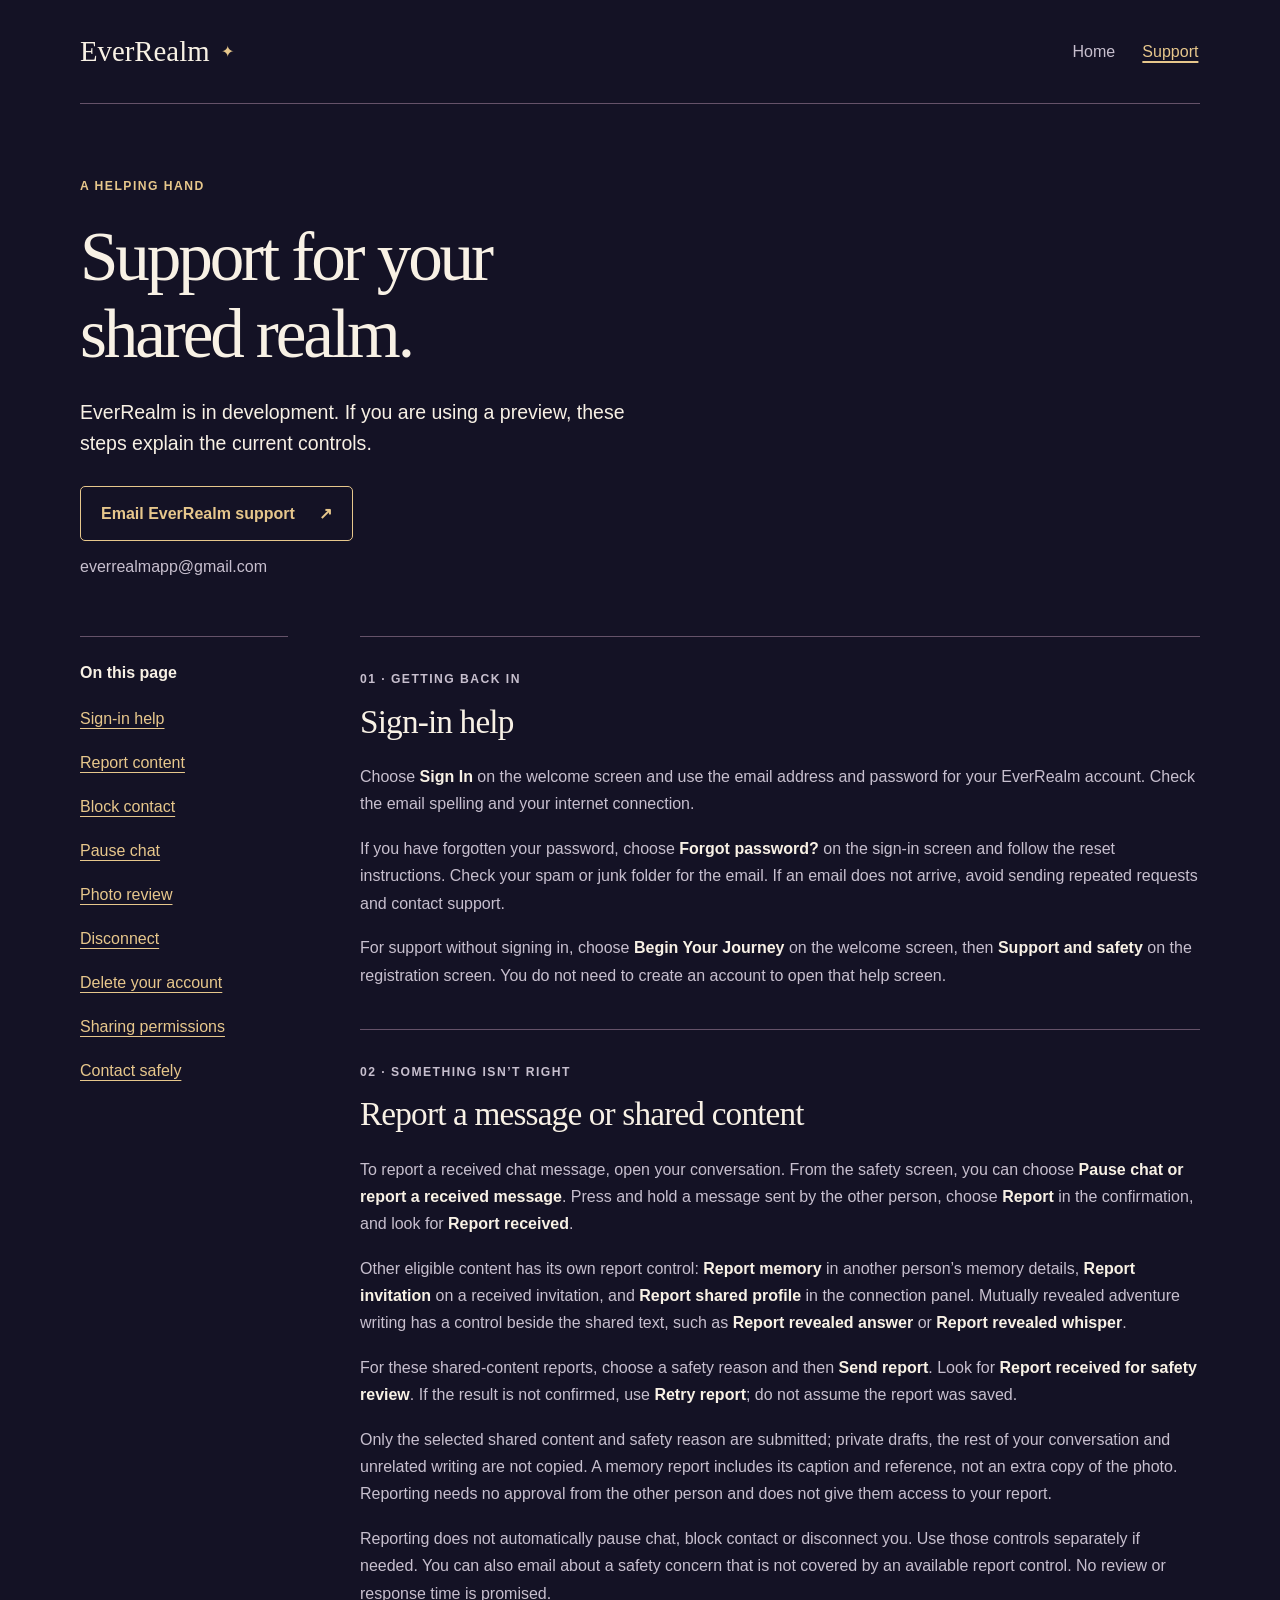
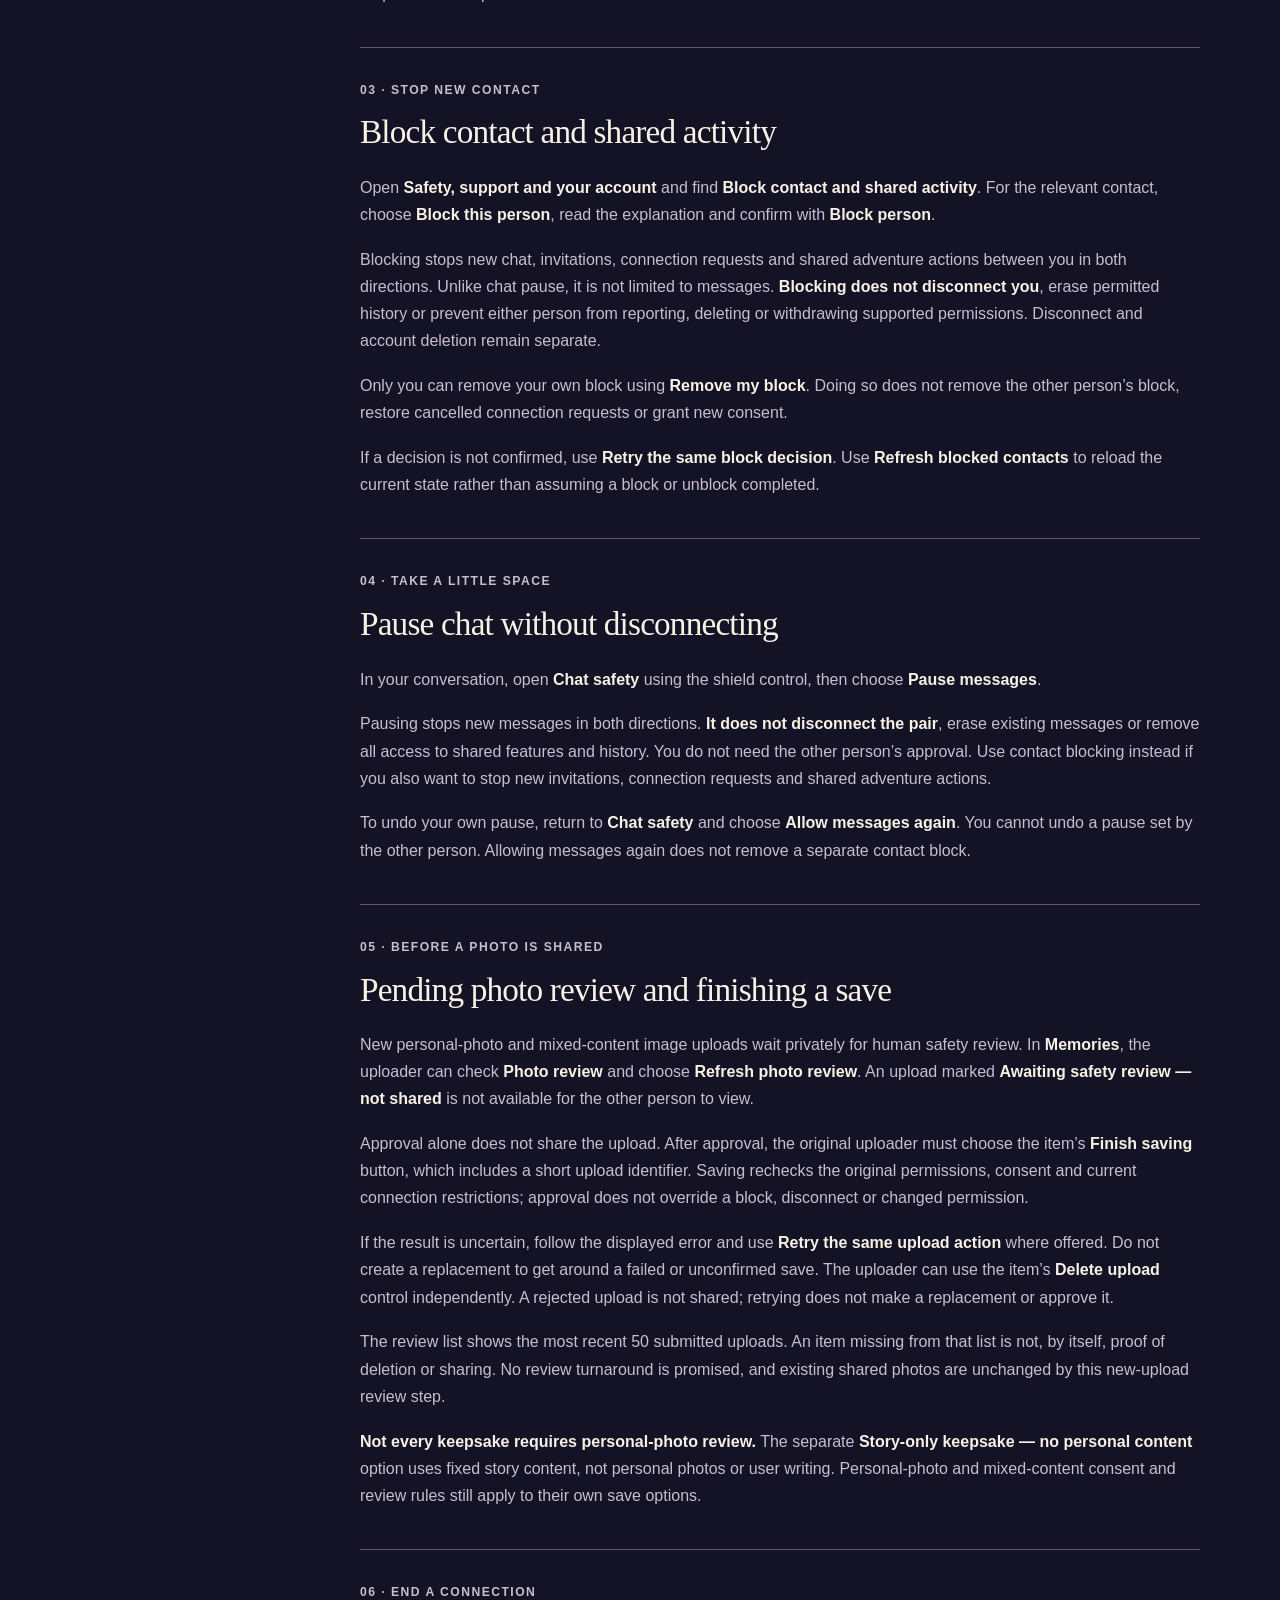
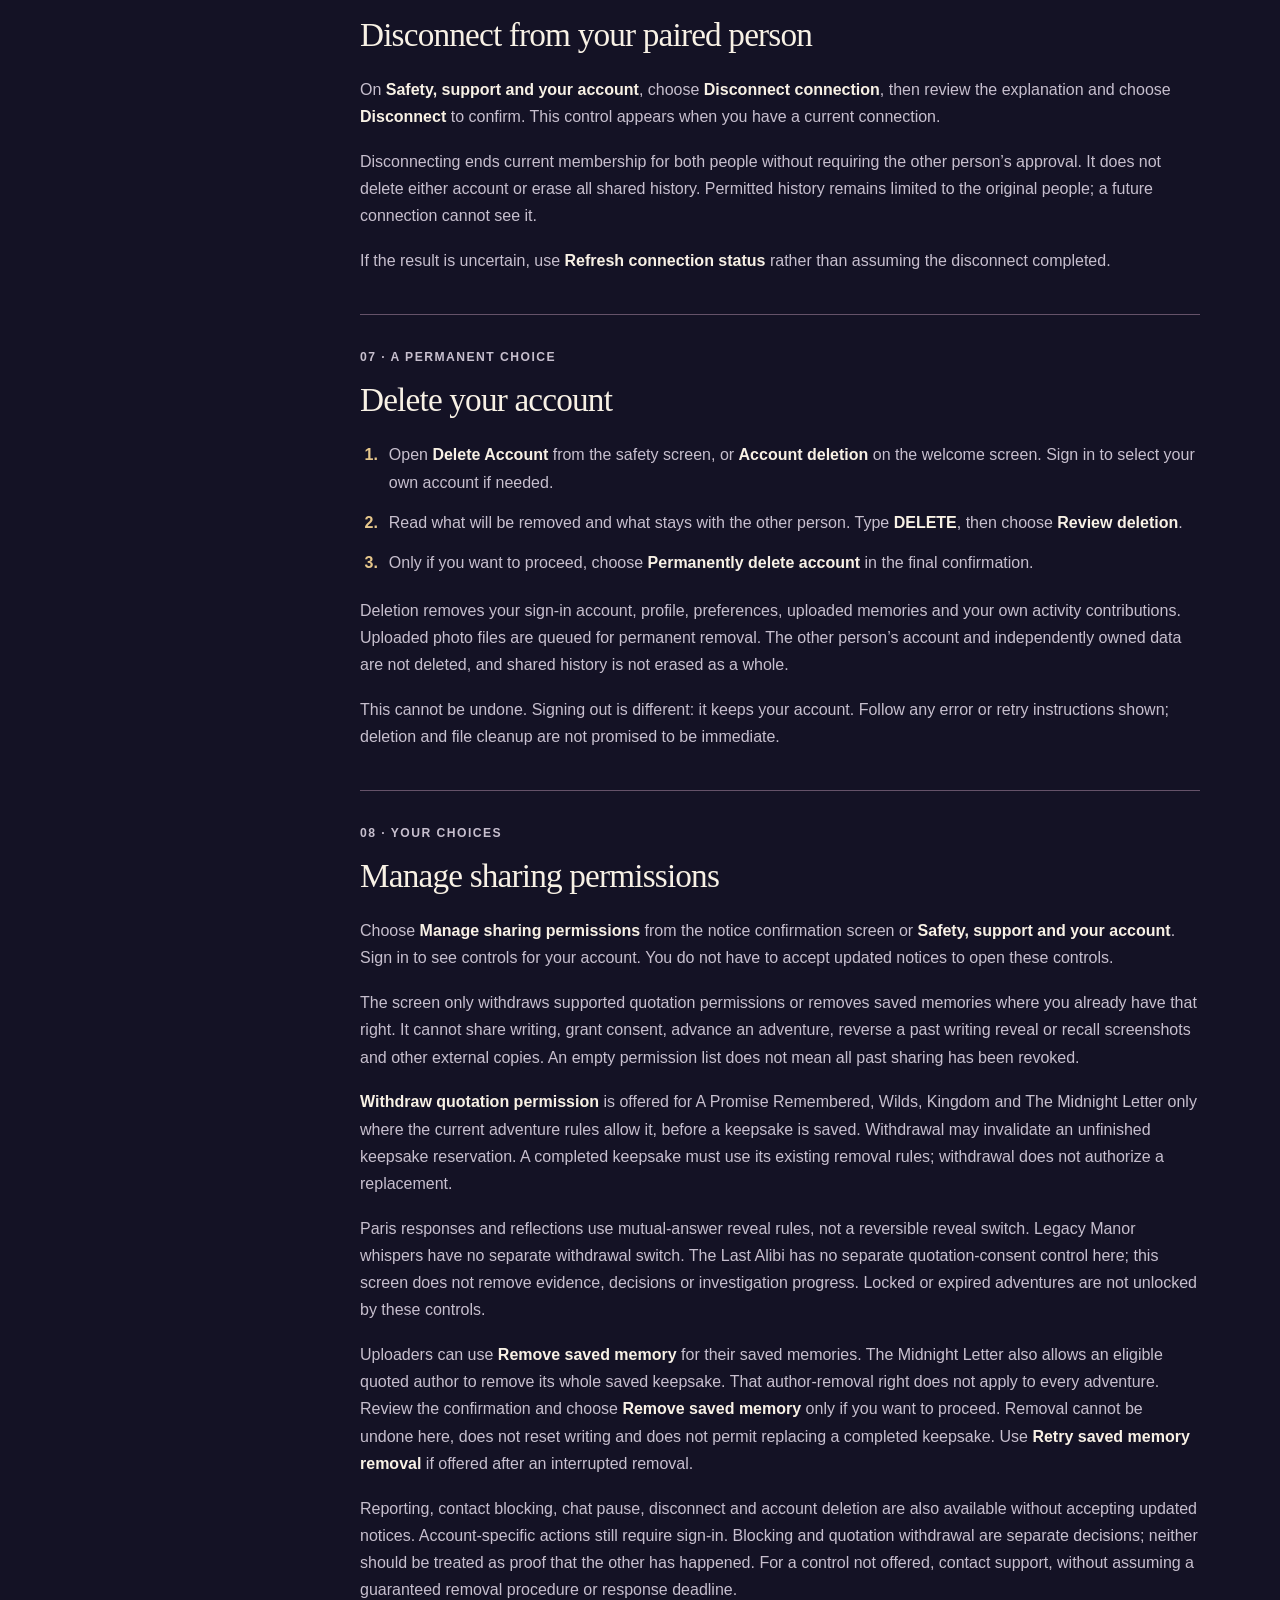
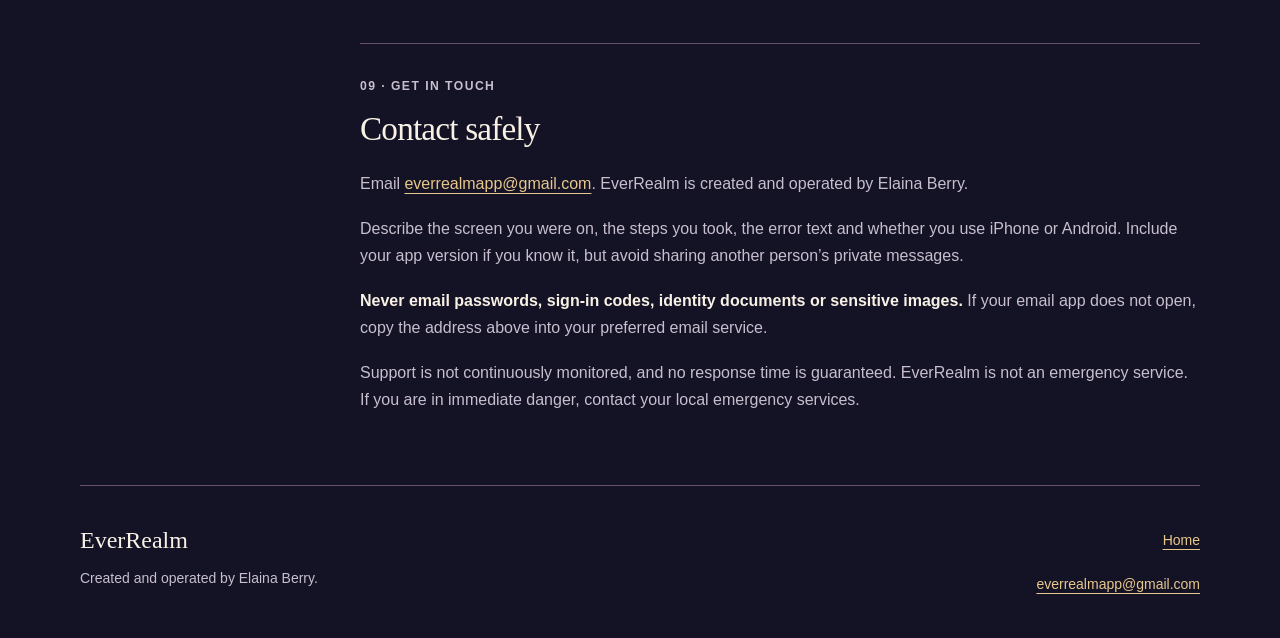
==== support.html @ 2ebe5e3e "Add files via upload" ====
<!doctype html>
<html lang="en">
<head>
 
<meta charset="utf-8">
 
<meta name="viewport" content="width=device-width, initial-scale=1">
 
<meta name="description" content="Help with EverRealm sign-in, reporting, contact blocking, chat pause, photo review, sharing permissions and account deletion. Contact everrealmapp@gmail.com.">
 
<meta name="theme-color" content="#141225">
 
<title>Support — EverRealm</title>
 
<link rel="icon" href="data:,">
 
<link rel="stylesheet" href="styles.css">
</head>
<body>
 
<a class="skip-link" href="#main">Skip to content</a>
 
<header class="site-header wrap">
 
<a class="wordmark" href="index.html" aria-label="EverRealm home">EverRealm<span class="brand-star" aria-hidden="true">✦</span></a>
 
<nav aria-label="Main navigation"><a href="index.html">Home</a><a href="support.html" aria-current="page">Support</a></nav>
 
</header>
 
<main id="main" tabindex="-1" class="wrap">
 
<section class="support-intro" aria-labelledby="support-title">
 
<p class="eyebrow">A helping hand</p>
 
<h1 id="support-title">Support for your<br>shared realm.</h1>
 
<p class="lead">EverRealm is in development. If you are using a preview, these steps explain the current controls.</p>
 
<a class="button" href="mailto:everrealmapp@gmail.com">Email EverRealm support <span aria-hidden="true">↗</span></a>
 
<p class="contact-address">everrealmapp@gmail.com</p>
 
</section>
 
<div class="help-layout">
 
<aside class="help-index" aria-labelledby="help-index-title"><h2 id="help-index-title">On this page</h2><nav aria-label="Support topics"><a href="#sign-in">Sign-in help</a><a href="#report">Report content</a><a href="#block">Block contact</a><a href="#pause">Pause chat</a><a href="#photo-review">Photo review</a><a href="#disconnect">Disconnect</a><a href="#delete-account">Delete your account</a><a href="#sharing">Sharing permissions</a><a href="#contact">Contact safely</a></nav></aside>
 
<div class="help-content">
 
<section class="help-topic" id="sign-in" aria-labelledby="sign-in-title"><p class="eyebrow">01 · Getting back in</p><h2 id="sign-in-title">Sign-in help</h2><p>Choose <strong>Sign In</strong> on the welcome screen and use the email address and password for your EverRealm account. Check the email spelling and your internet connection.</p><p>If you have forgotten your password, choose <strong>Forgot password?</strong> on the sign-in screen and follow the reset instructions. Check your spam or junk folder for the email. If an email does not arrive, avoid sending repeated requests and contact support.</p><p>For support without signing in, choose <strong>Begin Your Journey</strong> on the welcome screen, then <strong>Support and safety</strong> on the registration screen. You do not need to create an account to open that help screen.</p></section>
 
<section class="help-topic" id="report" aria-labelledby="report-title"><p class="eyebrow">02 · Something isn’t right</p><h2 id="report-title">Report a message or shared content</h2><p>To report a received chat message, open your conversation. From the safety screen, you can choose <strong>Pause chat or report a received message</strong>. Press and hold a message sent by the other person, choose <strong>Report</strong> in the confirmation, and look for <strong>Report received</strong>.</p><p>Other eligible content has its own report control: <strong>Report memory</strong> in another person’s memory details, <strong>Report invitation</strong> on a received invitation, and <strong>Report shared profile</strong> in the connection panel. Mutually revealed adventure writing has a control beside the shared text, such as <strong>Report revealed answer</strong> or <strong>Report revealed whisper</strong>.</p><p>For these shared-content reports, choose a safety reason and then <strong>Send report</strong>. Look for <strong>Report received for safety review</strong>. If the result is not confirmed, use <strong>Retry report</strong>; do not assume the report was saved.</p><p>Only the selected shared content and safety reason are submitted; private drafts, the rest of your conversation and unrelated writing are not copied. A memory report includes its caption and reference, not an extra copy of the photo. Reporting needs no approval from the other person and does not give them access to your report.</p><p>Reporting does not automatically pause chat, block contact or disconnect you. Use those controls separately if needed. You can also email about a safety concern that is not covered by an available report control. No review or response time is promised.</p></section>
 
<section class="help-topic" id="block" aria-labelledby="block-title"><p class="eyebrow">03 · Stop new contact</p><h2 id="block-title">Block contact and shared activity</h2><p>Open <strong>Safety, support and your account</strong> and find <strong>Block contact and shared activity</strong>. For the relevant contact, choose <strong>Block this person</strong>, read the explanation and confirm with <strong>Block person</strong>.</p><p>Blocking stops new chat, invitations, connection requests and shared adventure actions between you in both directions. Unlike chat pause, it is not limited to messages. <strong>Blocking does not disconnect you</strong>, erase permitted history or prevent either person from reporting, deleting or withdrawing supported permissions. Disconnect and account deletion remain separate.</p><p>Only you can remove your own block using <strong>Remove my block</strong>. Doing so does not remove the other person’s block, restore cancelled connection requests or grant new consent.</p><p>If a decision is not confirmed, use <strong>Retry the same block decision</strong>. Use <strong>Refresh blocked contacts</strong> to reload the current state rather than assuming a block or unblock completed.</p></section>
 
<section class="help-topic" id="pause" aria-labelledby="pause-title"><p class="eyebrow">04 · Take a little space</p><h2 id="pause-title">Pause chat without disconnecting</h2><p>In your conversation, open <strong>Chat safety</strong> using the shield control, then choose <strong>Pause messages</strong>.</p><p>Pausing stops new messages in both directions. <strong>It does not disconnect the pair</strong>, erase existing messages or remove all access to shared features and history. You do not need the other person’s approval. Use contact blocking instead if you also want to stop new invitations, connection requests and shared adventure actions.</p><p>To undo your own pause, return to <strong>Chat safety</strong> and choose <strong>Allow messages again</strong>. You cannot undo a pause set by the other person. Allowing messages again does not remove a separate contact block.</p></section>
 
<section class="help-topic" id="photo-review" aria-labelledby="photo-review-title"><p class="eyebrow">05 · Before a photo is shared</p><h2 id="photo-review-title">Pending photo review and finishing a save</h2><p>New personal-photo and mixed-content image uploads wait privately for human safety review. In <strong>Memories</strong>, the uploader can check <strong>Photo review</strong> and choose <strong>Refresh photo review</strong>. An upload marked <strong>Awaiting safety review — not shared</strong> is not available for the other person to view.</p><p>Approval alone does not share the upload. After approval, the original uploader must choose the item’s <strong>Finish saving</strong> button, which includes a short upload identifier. Saving rechecks the original permissions, consent and current connection restrictions; approval does not override a block, disconnect or changed permission.</p><p>If the result is uncertain, follow the displayed error and use <strong>Retry the same upload action</strong> where offered. Do not create a replacement to get around a failed or unconfirmed save. The uploader can use the item’s <strong>Delete upload</strong> control independently. A rejected upload is not shared; retrying does not make a replacement or approve it.</p><p>The review list shows the most recent 50 submitted uploads. An item missing from that list is not, by itself, proof of deletion or sharing. No review turnaround is promised, and existing shared photos are unchanged by this new-upload review step.</p><p><strong>Not every keepsake requires personal-photo review.</strong> The separate <strong>Story-only keepsake — no personal content</strong> option uses fixed story content, not personal photos or user writing. Personal-photo and mixed-content consent and review rules still apply to their own save options.</p></section>
 
<section class="help-topic" id="disconnect" aria-labelledby="disconnect-title"><p class="eyebrow">06 · End a connection</p><h2 id="disconnect-title">Disconnect from your paired person</h2><p>On <strong>Safety, support and your account</strong>, choose <strong>Disconnect connection</strong>, then review the explanation and choose <strong>Disconnect</strong> to confirm. This control appears when you have a current connection.</p><p>Disconnecting ends current membership for both people without requiring the other person’s approval. It does not delete either account or erase all shared history. Permitted history remains limited to the original people; a future connection cannot see it.</p><p>If the result is uncertain, use <strong>Refresh connection status</strong> rather than assuming the disconnect completed.</p></section>
 
<section class="help-topic" id="delete-account" aria-labelledby="delete-title"><p class="eyebrow">07 · A permanent choice</p><h2 id="delete-title">Delete your account</h2><ol><li>Open <strong>Delete Account</strong> from the safety screen, or <strong>Account deletion</strong> on the welcome screen. Sign in to select your own account if needed.</li><li>Read what will be removed and what stays with the other person. Type <strong>DELETE</strong>, then choose <strong>Review deletion</strong>.</li><li>Only if you want to proceed, choose <strong>Permanently delete account</strong> in the final confirmation.</li></ol><p>Deletion removes your sign-in account, profile, preferences, uploaded memories and your own activity contributions. Uploaded photo files are queued for permanent removal. The other person’s account and independently owned data are not deleted, and shared history is not erased as a whole.</p><p>This cannot be undone. Signing out is different: it keeps your account. Follow any error or retry instructions shown; deletion and file cleanup are not promised to be immediate.</p></section>
 
<section class="help-topic" id="sharing" aria-labelledby="sharing-title"><p class="eyebrow">08 · Your choices</p><h2 id="sharing-title">Manage sharing permissions</h2><p>Choose <strong>Manage sharing permissions</strong> from the notice confirmation screen or <strong>Safety, support and your account</strong>. Sign in to see controls for your account. You do not have to accept updated notices to open these controls.</p><p>The screen only withdraws supported quotation permissions or removes saved memories where you already have that right. It cannot share writing, grant consent, advance an adventure, reverse a past writing reveal or recall screenshots and other external copies. An empty permission list does not mean all past sharing has been revoked.</p><p><strong>Withdraw quotation permission</strong> is offered for A Promise Remembered, Wilds, Kingdom and The Midnight Letter only where the current adventure rules allow it, before a keepsake is saved. Withdrawal may invalidate an unfinished keepsake reservation. A completed keepsake must use its existing removal rules; withdrawal does not authorize a replacement.</p><p>Paris responses and reflections use mutual-answer reveal rules, not a reversible reveal switch. Legacy Manor whispers have no separate withdrawal switch. The Last Alibi has no separate quotation-consent control here; this screen does not remove evidence, decisions or investigation progress. Locked or expired adventures are not unlocked by these controls.</p><p>Uploaders can use <strong>Remove saved memory</strong> for their saved memories. The Midnight Letter also allows an eligible quoted author to remove its whole saved keepsake. That author-removal right does not apply to every adventure. Review the confirmation and choose <strong>Remove saved memory</strong> only if you want to proceed. Removal cannot be undone here, does not reset writing and does not permit replacing a completed keepsake. Use <strong>Retry saved memory removal</strong> if offered after an interrupted removal.</p><p>Reporting, contact blocking, chat pause, disconnect and account deletion are also available without accepting updated notices. Account-specific actions still require sign-in. Blocking and quotation withdrawal are separate decisions; neither should be treated as proof that the other has happened. For a control not offered, contact support, without assuming a guaranteed removal procedure or response deadline.</p></section>
 
<section class="help-topic contact-topic" id="contact" aria-labelledby="contact-title"><p class="eyebrow">09 · Get in touch</p><h2 id="contact-title">Contact safely</h2><p>Email <a href="mailto:everrealmapp@gmail.com">everrealmapp@gmail.com</a>. EverRealm is created and operated by Elaina Berry.</p><p>Describe the screen you were on, the steps you took, the error text and whether you use iPhone or Android. Include your app version if you know it, but avoid sharing another person’s private messages.</p><p><strong>Never email passwords, sign-in codes, identity documents or sensitive images.</strong> If your email app does not open, copy the address above into your preferred email service.</p><p>Support is not continuously monitored, and no response time is guaranteed. EverRealm is not an emergency service. If you are in immediate danger, contact your local emergency services.</p></section>
 
</div>
 
</div>
 
</main>
 
<footer class="site-footer wrap"><div><a class="footer-brand" href="index.html">EverRealm</a><p>Created and operated by Elaina Berry.</p></div><div><a href="index.html">Home</a><a href="mailto:everrealmapp@gmail.com">everrealmapp@gmail.com</a></div></footer>
</body>
</html>
---- styles.css ----
:root {
 
color-scheme: dark;
 
--navy: #141225;
 
--plum: #2b1e3a;
 
--ink: #f8f1e5;
 
--muted: #c7bfce;
 
--gold: #e7c78c;
 
--line: #655269;
 
--focus: #ffe4a6;
 
font-family: -apple-system, BlinkMacSystemFont, "Segoe UI", sans-serif;
 
font-size: 100%;
 
line-height: 1.7;
 
background: var(--navy);
 
color: var(--ink);
}
* { box-sizing: border-box; }
body { margin: 0; }
a { color: var(--gold); text-underline-offset: .25em; text-decoration-thickness: 1px; }
a:hover { text-decoration-thickness: 2px; }
a:focus-visible, [tabindex="-1"]:focus-visible { outline: 3px solid var(--focus); outline-offset: 5px; border-radius: 3px; }
::selection { background: var(--gold); color: var(--navy); }
h1, h2, h3, p { margin: 0; }
h1, h2, .wordmark, .footer-brand, .panel-title { font-family: Georgia, "Times New Roman", serif; font-weight: 400; }
h1 { font-size: clamp(2.65rem, 5.4vw, 4.7rem); line-height: 1.12; letter-spacing: -.045em; text-wrap: balance; }
h2 { font-size: clamp(2rem, 3.1vw, 2.8rem); line-height: 1.22; letter-spacing: -.025em; text-wrap: balance; }
h3 { font-size: 1.2rem; line-height: 1.4; font-weight: 600; }
p + p { margin-top: 1.1rem; }
.wrap { width: min(70rem, calc(100% - 4rem)); margin-inline: auto; }
.skip-link { position: absolute; left: 1rem; top: .75rem; transform: translateY(-180%); z-index: 10; padding: .6rem 1rem; color: var(--navy); background: var(--gold); font-weight: 600; }
.skip-link:focus { transform: none; }
.site-header { display: flex; align-items: center; justify-content: space-between; gap: 1.5rem; padding-block: 1.7rem; border-bottom: 1px solid var(--line); }
.wordmark { display: inline-flex; align-items: center; gap: .7rem; font-size: 1.8rem; color: var(--ink); text-decoration: none; }
.brand-star { color: var(--gold); font-size: 1rem; }
.site-header nav { display: flex; gap: 1.5rem; }
.site-header nav a { display: inline-flex; align-items: center; min-height: 44px; color: var(--muted); padding: .25rem .1rem; text-decoration: none; }
.site-header nav a:hover { text-decoration: underline; }
.site-header nav a[aria-current="page"] { color: var(--gold); text-decoration: underline; text-decoration-thickness: 2px; }
.hero { display: grid; grid-template-columns: 1.35fr 1fr; align-items: center; gap: 4rem; padding-block: 5.5rem 6rem; }
.eyebrow { color: var(--gold); font-size: .76rem; font-weight: 650; letter-spacing: .12em; text-transform: uppercase; margin-bottom: 1.3rem; }
.status-dot { display: inline-block; width: .45rem; height: .45rem; border-radius: 50%; background: var(--gold); margin-right: .4rem; vertical-align: .05em; }
.lead { font-size: 1.22rem; line-height: 1.6; color: var(--ink); }
.hero-copy .lead { margin-top: 1.75rem; }
.hero-copy > p:not(.eyebrow):not(.lead) { color: var(--muted); max-width: 33rem; }
.button { display: inline-flex; align-items: center; justify-content: space-between; gap: 1.5rem; min-height: 48px; padding: .8rem 1.25rem; margin-top: 1.7rem; border: 1px solid var(--gold); border-radius: 5px; background: transparent; color: var(--gold); font-weight: 600; text-decoration: none; }
.button:hover { background: var(--gold); color: var(--navy); text-decoration: none; }
.realm-panel { position: relative; overflow: hidden; text-align: center; padding: 3.4rem 1.5rem 3.8rem; border-radius: 45% 45% 8px 8px; border: 1px solid var(--line); background: linear-gradient(155deg, #3a2948, var(--plum) 58%, #1c1a31); }
.realm-panel::before { content: ""; position: absolute; inset: 12px; border: 1px solid var(--line); border-radius: inherit; pointer-events: none; }
.panel-star { display: block; color: var(--gold); font-size: 2.6rem; margin-bottom: 1.6rem; }
.panel-kicker { color: var(--gold); font-size: .8rem; letter-spacing: .09em; }
.panel-title { margin-top: 1rem; font-size: clamp(2rem, 3vw, 2.65rem); line-height: 1.25; }
.panel-note { color: var(--muted); font-size: .95rem; margin-top: 1.6rem; }
.section { padding-block: 4.5rem; border-top: 1px solid var(--line); }
.features { display: grid; grid-template-columns: repeat(3, minmax(0, 1fr)); gap: 2.5rem; margin-top: 3rem; }
.feature-number { display: block; font-family: Georgia, serif; font-size: 1.25rem; color: var(--gold); margin-bottom: 1rem; }
.feature p { margin-top: .8rem; color: var(--muted); }
.development { display: grid; grid-template-columns: 1fr 1fr; gap: 4rem; padding: 2.8rem; margin-top: 1rem; margin-bottom: 5rem; border: 1px solid var(--line); border-radius: 8px; background: var(--plum); }
.development p:not(.eyebrow) { color: var(--muted); }
.text-link { display: inline-flex; align-items: center; gap: 1rem; min-height: 44px; margin-top: 1rem; }
.site-footer { border-top: 1px solid var(--line); padding-block: 2rem; display: flex; justify-content: space-between; gap: 1.5rem; font-size: .875rem; color: var(--muted); }
.footer-brand { font-size: 1.5rem; color: var(--ink); text-decoration: none; }
.site-footer p { margin-top: .3rem; }
.site-footer > div:last-child { display: flex; flex-direction: column; align-items: flex-end; }
.site-footer a { display: inline-flex; align-items: center; min-height: 44px; overflow-wrap: anywhere; }
.support-intro { padding-block: 4.5rem 3.5rem; max-width: 48rem; }
.support-intro .lead { max-width: 37rem; margin-top: 1.5rem; }
.contact-address { color: var(--muted); margin-top: .75rem; overflow-wrap: anywhere; }
.help-layout { display: grid; grid-template-columns: 13rem minmax(0, 1fr); gap: 4.5rem; align-items: start; padding-bottom: 4.5rem; }
.help-index { position: sticky; top: 1.5rem; border-top: 1px solid var(--line); padding-top: 1.5rem; }
.help-index h2 { font: 600 1rem/1.5 -apple-system, BlinkMacSystemFont, "Segoe UI", sans-serif; letter-spacing: 0; margin-bottom: .7rem; }
.help-index nav { display: flex; flex-direction: column; }
.help-index a { display: inline-flex; align-items: center; min-height: 44px; padding-block: .35rem; }
.help-topic { border-top: 1px solid var(--line); padding-block: 2rem 2.5rem; scroll-margin-top: 1.5rem; }
.help-topic .eyebrow { margin-bottom: .75rem; }
.help-topic h2 { margin-bottom: 1.3rem; font-size: clamp(1.8rem, 2.6vw, 2.25rem); }
.help-topic p, .help-topic li { color: var(--muted); }
.help-topic strong { color: var(--ink); font-weight: 650; }
.help-topic ol { padding-left: 1.4rem; margin-block: 0 1.3rem; }
.help-topic li { padding-left: .4rem; margin-bottom: .8rem; }
.help-topic li::marker { color: var(--gold); font-weight: 600; }
.contact-topic { padding-bottom: 0; }
@media (max-width: 850px) {
 
.hero { gap: 2rem; padding-block: 3.5rem; }
 
.features { gap: 1.5rem; }
 
.development { gap: 2rem; padding: 2rem; }
 
.help-layout { gap: 2.5rem; grid-template-columns: 11rem minmax(0, 1fr); }
}
@media (max-width: 640px) {
 
.wrap { width: calc(100% - 2.5rem); }
 
.site-header { gap: .75rem; padding-block: 1rem; }
 
.wordmark { font-size: 1.5rem; gap: .4rem; }
 
.brand-star { font-size: .8rem; }
 
.site-header nav { gap: 1rem; }
 
.hero { grid-template-columns: 1fr; gap: 2.8rem; padding-block: 3rem; }
 
.realm-panel { width: min(100%, 25rem); justify-self: center; padding-block: 2.8rem; }
 
.section { padding-block: 3rem; }
 
.features { grid-template-columns: 1fr; gap: 1.8rem; margin-top: 2rem; }
 
.feature { display: grid; grid-template-columns: 2.5rem minmax(0, 1fr); column-gap: .5rem; }
 
.feature-number { grid-row: 1 / 3; margin: 0; }
 
.feature p { grid-column: 2; }
 
.development { grid-template-columns: 1fr; padding: 1.5rem; margin-bottom: 3rem; }
 
.site-footer { flex-direction: column; gap: 1rem; }
 
.site-footer > div:last-child { align-items: flex-start; }
 
.support-intro { padding-block: 3rem 2.5rem; }
 
.help-layout { grid-template-columns: 1fr; gap: 2rem; padding-bottom: 3rem; }
 
.help-index { position: static; }
 
.help-index nav { display: grid; grid-template-columns: repeat(2, minmax(0, 1fr)); column-gap: 1rem; }
}
@media (max-width: 360px) {
 
.site-header { flex-wrap: wrap; }
 
.site-header nav { width: 100%; }
 
h1 { font-size: 2.35rem; }
 
.help-index nav { grid-template-columns: 1fr; }
}
@media (forced-colors: active) {
 
.button, .realm-panel, .development { border: 1px solid ButtonText; }
 
a:focus-visible { outline-color: Highlight; }
}
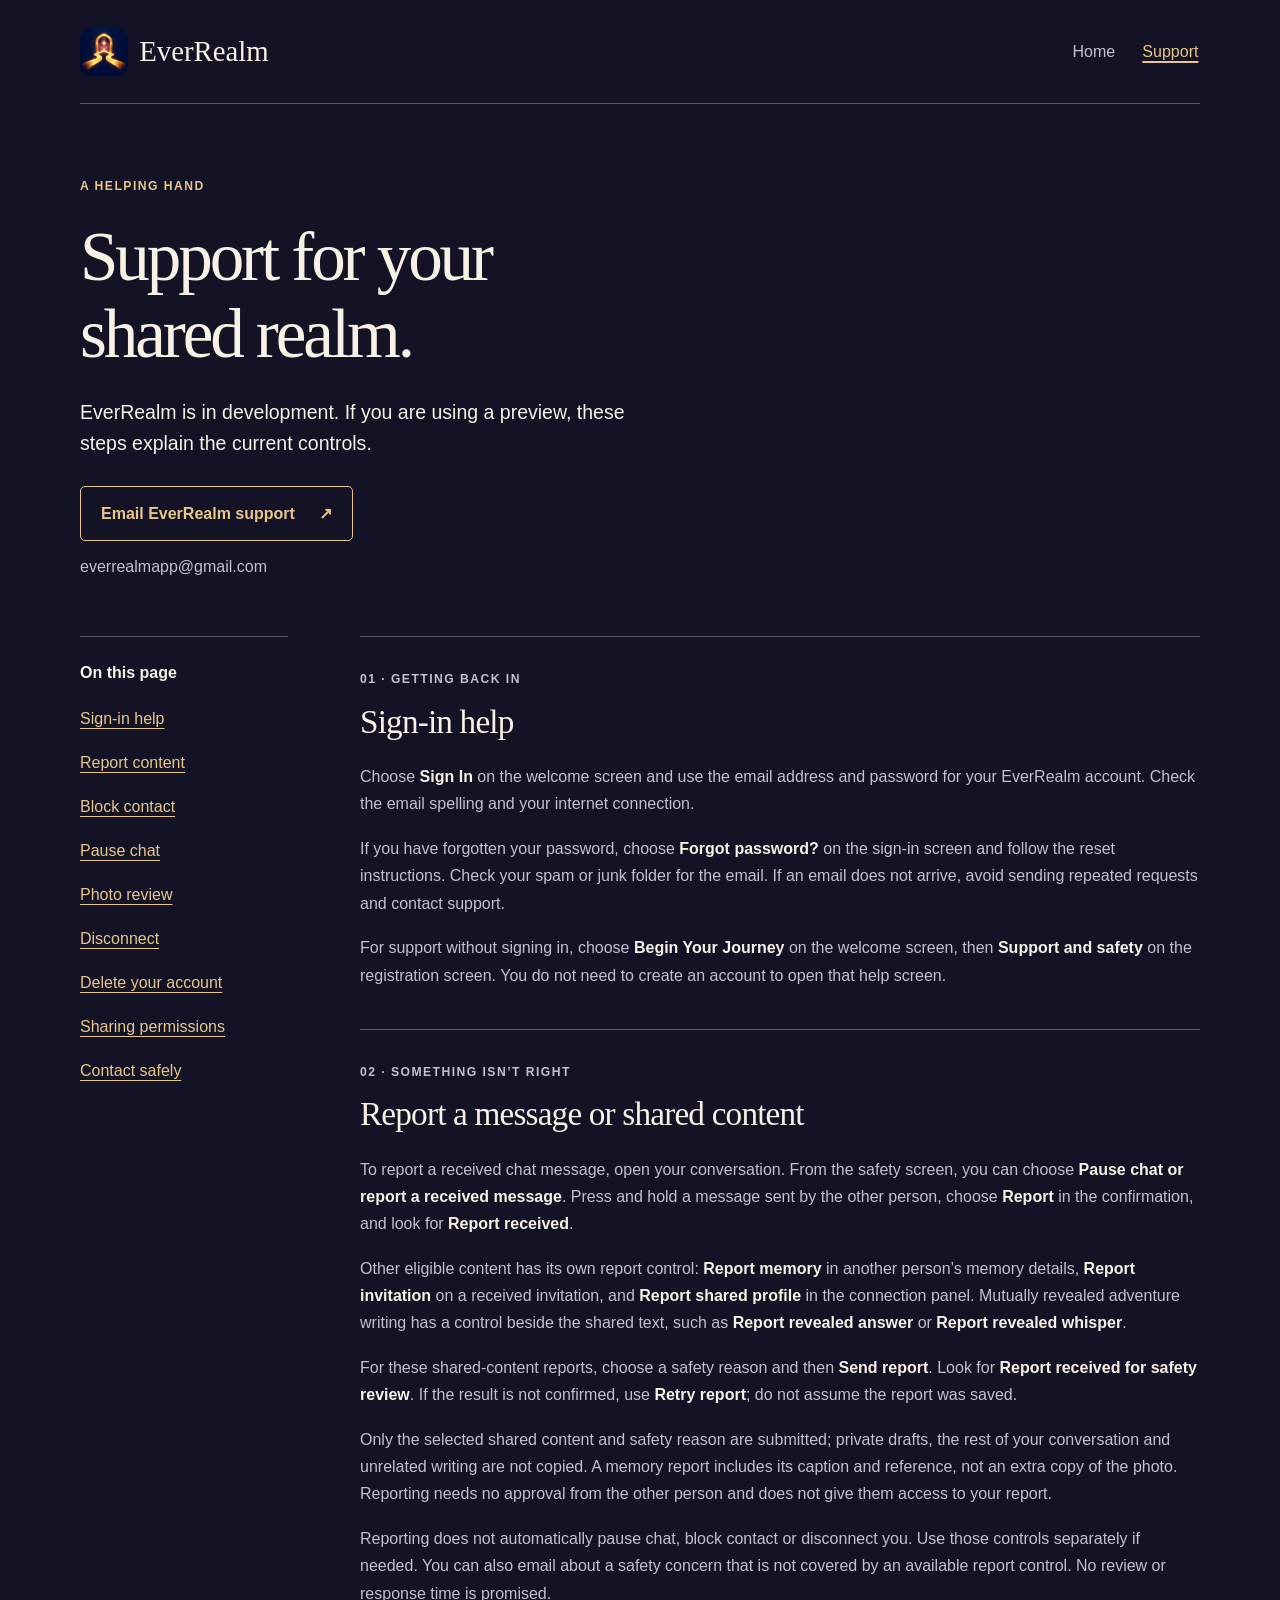
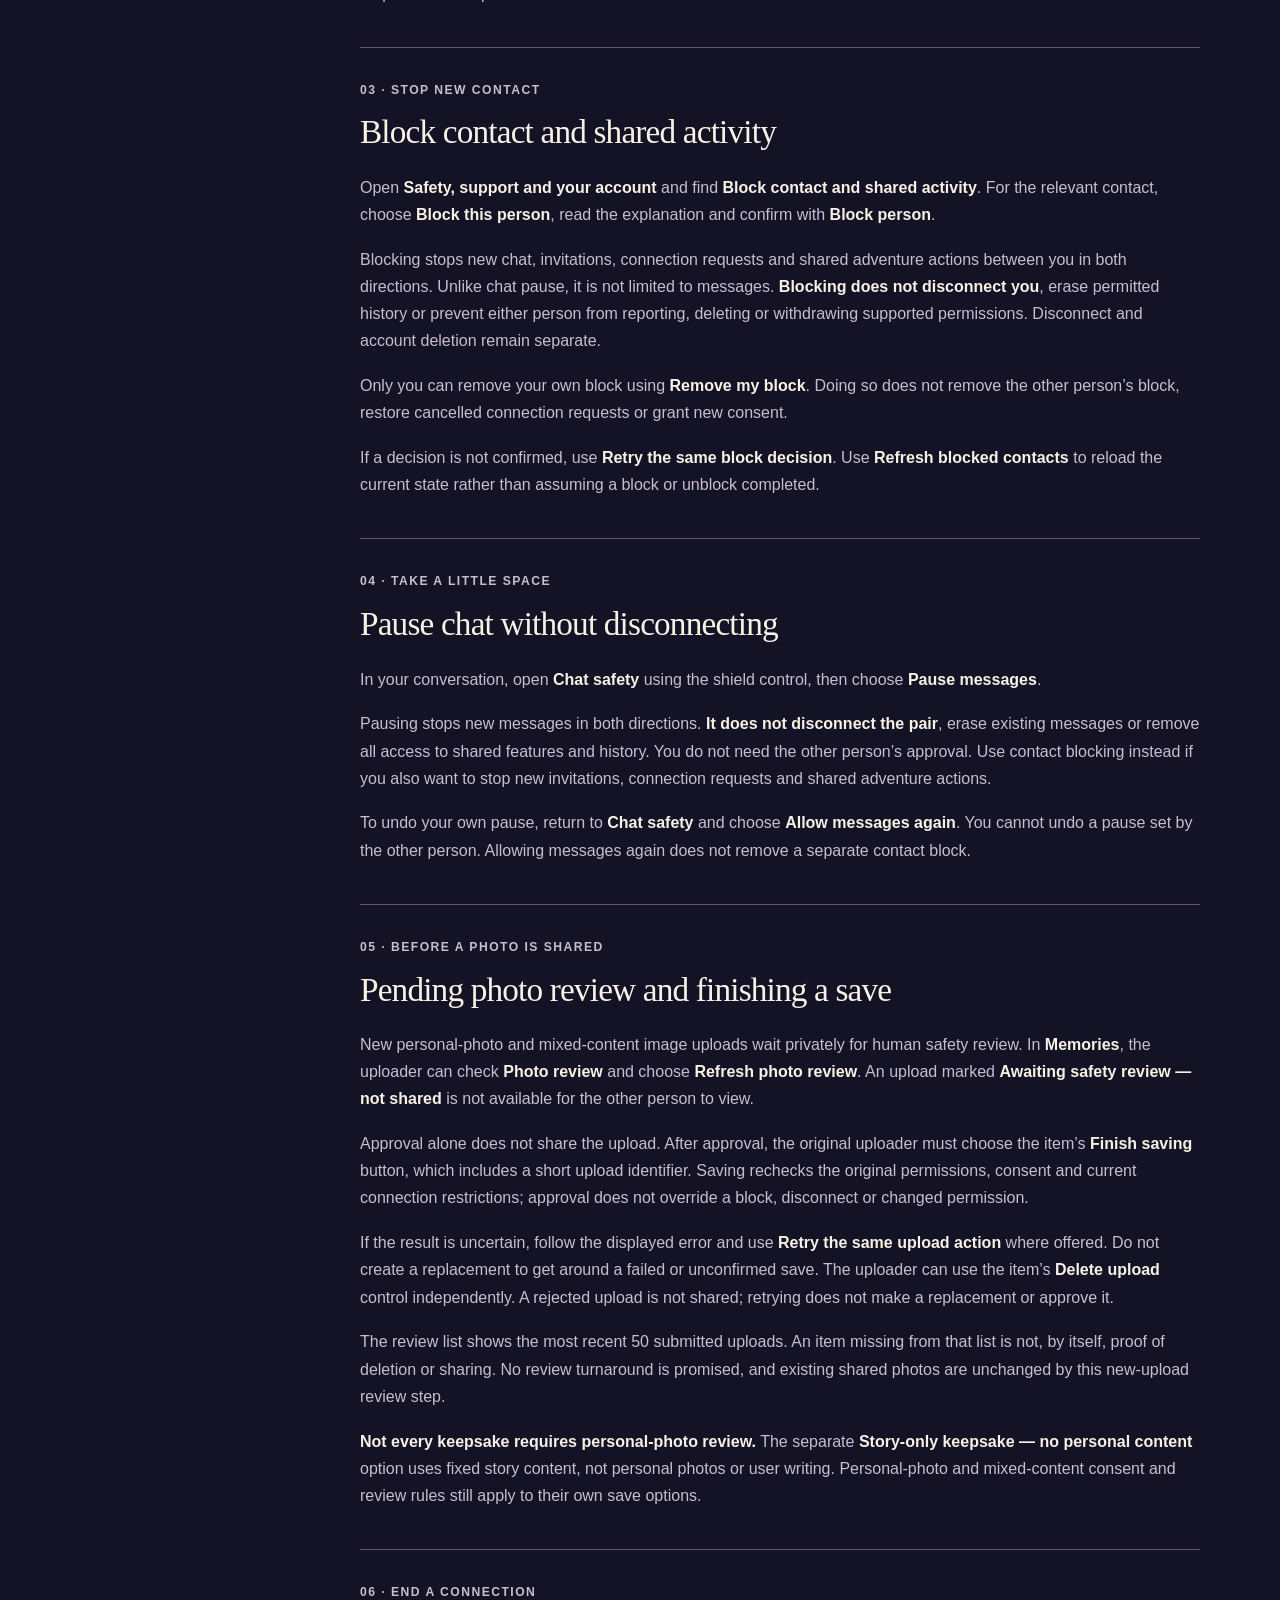
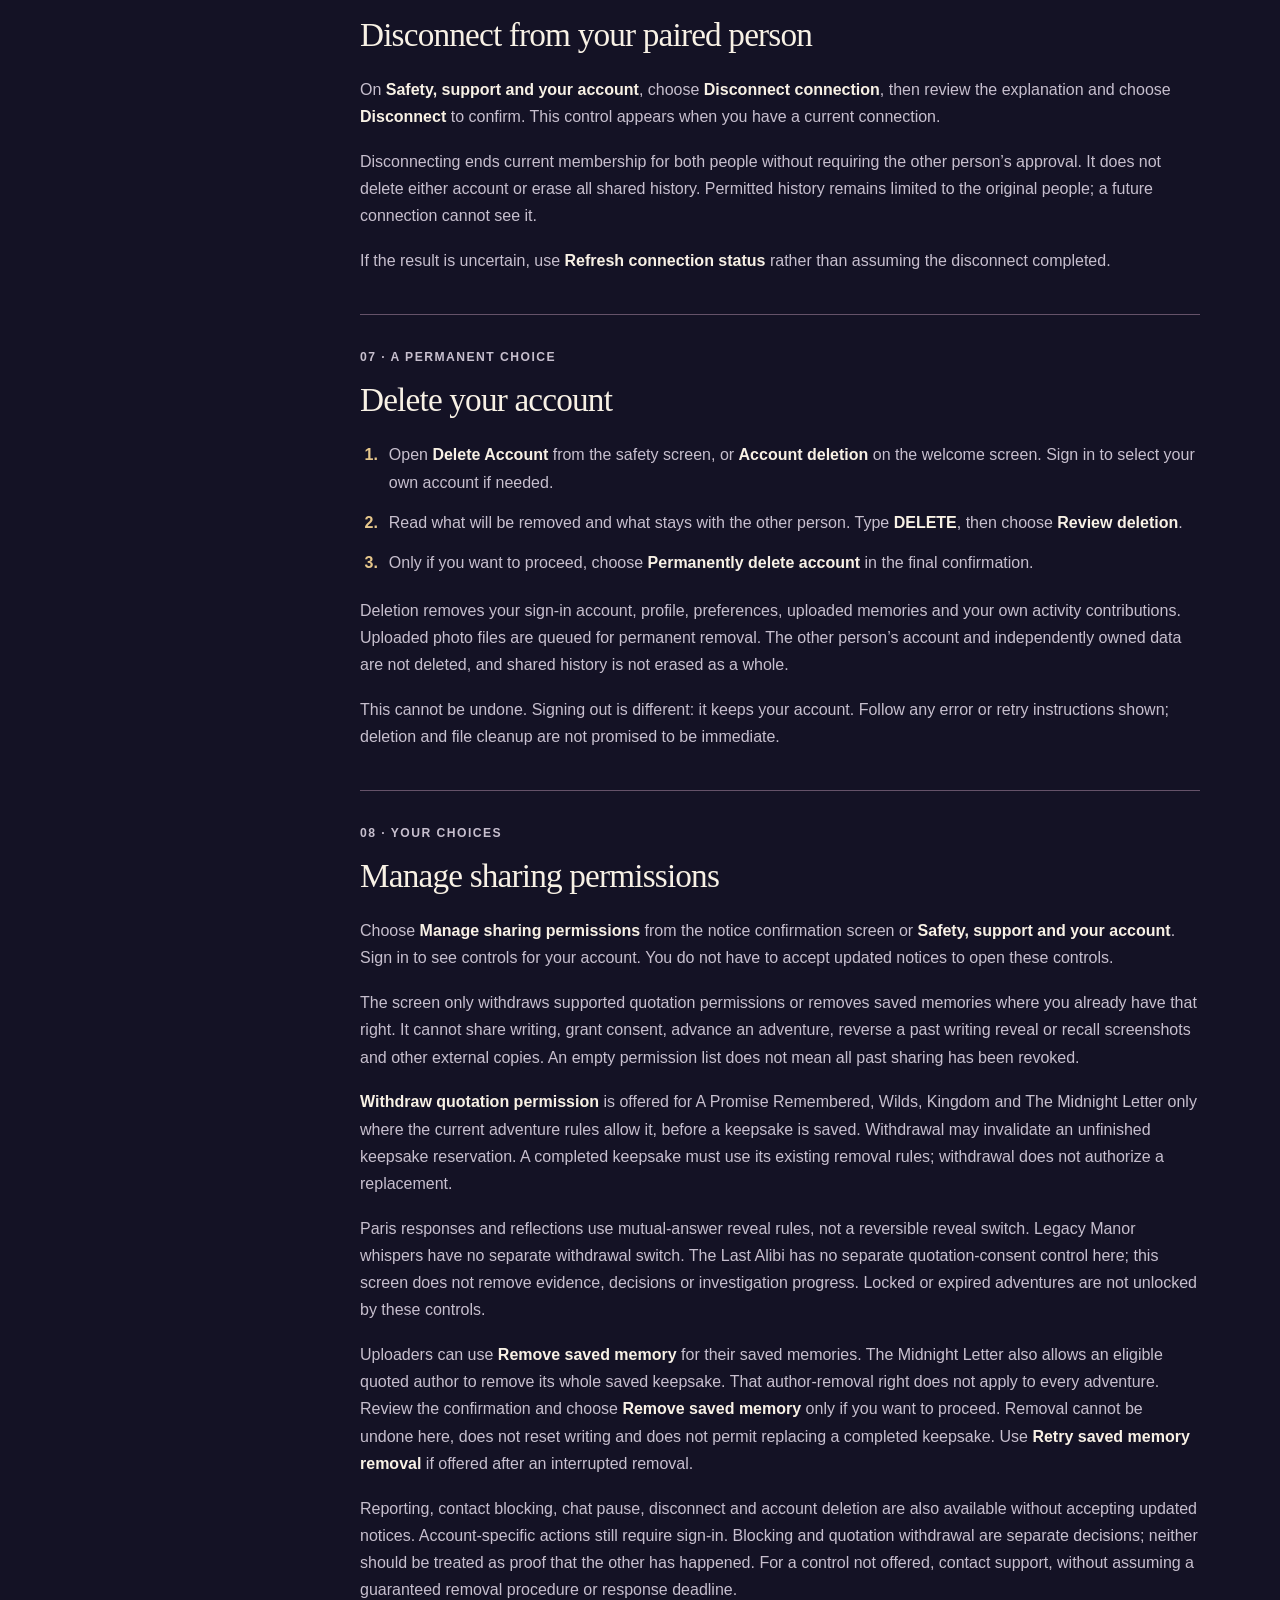
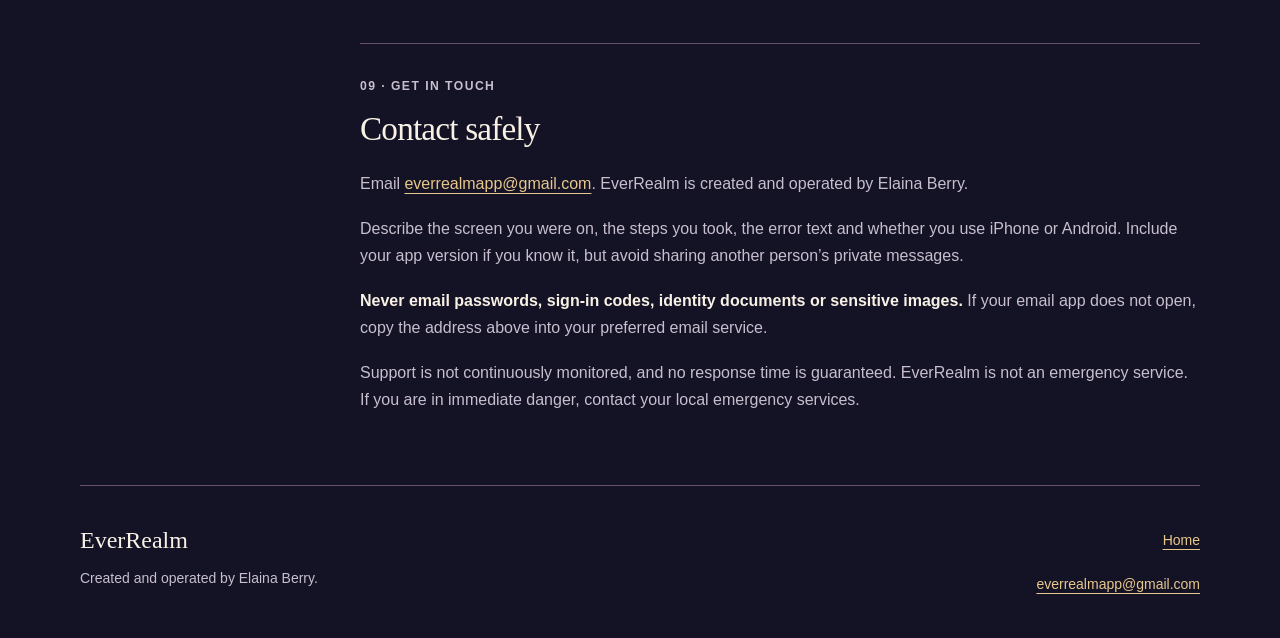
==== commit dcd43390: "Add files via upload" ====
--- a/support.html
+++ b/support.html
@@ -12,7 +12,7 @@
  
 <title>Support — EverRealm</title>
  
-<link rel="icon" href="data:,">
+<link rel="icon" type="image/png" href="everrealm-portal.png">
  
 <link rel="stylesheet" href="styles.css">
 </head>
@@ -22,7 +22,7 @@
  
 <header class="site-header wrap">
  
-<a class="wordmark" href="index.html" aria-label="EverRealm home">EverRealm<span class="brand-star" aria-hidden="true">✦</span></a>
+<a class="wordmark" href="index.html" aria-label="EverRealm home"><img class="brand-icon" src="everrealm-portal.png" alt="" width="48" height="48">EverRealm</a>
  
 <nav aria-label="Main navigation"><a href="index.html">Home</a><a href="support.html" aria-current="page">Support</a></nav>
  
--- a/styles.css
+++ b/styles.css
@@ -157,3 +157,10 @@
  
 a:focus-visible { outline-color: Highlight; }
 }
+
+/* Approved portal branding */
+.brand-icon { display:block; width:48px; height:48px; flex-shrink:0; border-radius:10px; }
+.portal-hero { display:block; width:min(100%, 22rem); height:auto; margin:0 auto 1.5rem; border-radius:12px; }
+.realm-panel { padding:1.5rem 1.5rem 2rem; border-radius:16px; }
+.realm-panel::before { border-radius:10px; }
+@media(max-width:640px) { .brand-icon { width:38px; height:38px; } .wordmark { gap:.55rem; } .realm-panel { padding:1.25rem 1.25rem 2rem; } }
